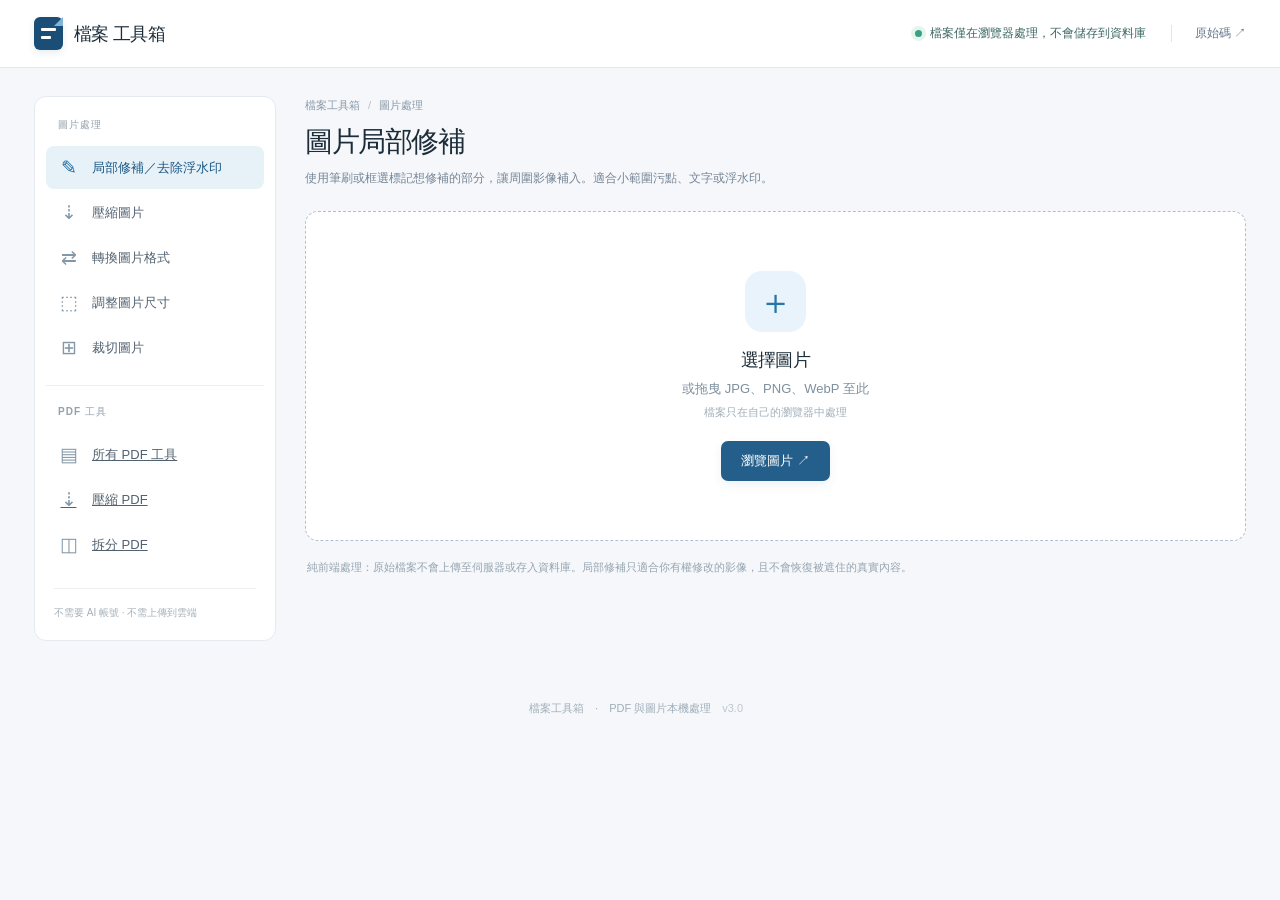
==== image-tools.html @ fd5f33f7 "Add image workspace for local retouch, compression, format and crop" ====
<!doctype html>
<html lang="zh-Hant">
<head>
<meta charset="utf-8"><meta name="viewport" content="width=device-width,initial-scale=1">
<meta name="theme-color" content="#f5f7fa">
<meta name="description" content="圖片局部修補、壓縮、格式轉換、縮放與裁切。免登入，檔案只在瀏覽器本機處理。">
<title>圖片工具｜檔案工具箱</title>
<link rel="stylesheet" href="./style.css">
<link rel="stylesheet" href="./image-tools.css">
<script defer src="./image-tools.js"></script>
</head>
<body>
<header class="header"><div class="header-inner">
<a class="brand" href="./" aria-label="檔案工具箱首頁"><span class="brand-mark"><span class="doc-fold"></span><span class="doc-line"></span><span class="doc-line narrow"></span></span><span>檔案 <b>工具箱</b></span></a>
<div class="header-right"><span class="local-indicator"><span class="local-light"></span>檔案僅在瀏覽器處理，不會儲存到資料庫</span><a class="github-link" href="https://github.com/tougapui/pdf-toolbox" target="_blank" rel="noopener noreferrer">原始碼 ↗</a></div>
</div></header>
<div class="app-layout">
<aside class="sidebar" aria-label="工具選單">
<div class="mobile-tools-heading">選擇工具</div>
<nav id="imageNavigation">
<div class="nav-group"><div class="nav-group-title">圖片處理</div>
<button class="nav-item active" type="button" data-image-tool="repair" aria-pressed="true"><span class="nav-icon">✎</span><span>局部修補／去除浮水印</span></button>
<button class="nav-item" type="button" data-image-tool="compress" aria-pressed="false"><span class="nav-icon">⇣</span><span>壓縮圖片</span></button>
<button class="nav-item" type="button" data-image-tool="convert" aria-pressed="false"><span class="nav-icon">⇄</span><span>轉換圖片格式</span></button>
<button class="nav-item" type="button" data-image-tool="resize" aria-pressed="false"><span class="nav-icon">⬚</span><span>調整圖片尺寸</span></button>
<button class="nav-item" type="button" data-image-tool="crop" aria-pressed="false"><span class="nav-icon">⊞</span><span>裁切圖片</span></button>
</div>
<div class="nav-group"><div class="nav-group-title">PDF 工具</div>
<a class="nav-item nav-anchor" href="./"><span class="nav-icon">▤</span><span>所有 PDF 工具</span></a>
<a class="nav-item nav-anchor" href="./?tool=compress"><span class="nav-icon">⇣</span><span>壓縮 PDF</span></a>
<a class="nav-item nav-anchor" href="./?tool=split"><span class="nav-icon">◫</span><span>拆分 PDF</span></a>
</div>
</nav>
<div class="sidebar-bottom">不需要 AI 帳號 · 不需上傳到雲端</div>
</aside>
<main class="main-content">
<div class="main-heading"><div class="heading-copy"><div class="breadcrumb">檔案工具箱 <span>/</span> 圖片處理</div><h1 id="imageToolTitle">圖片局部修補</h1><p id="imageToolDescription">使用筆刷或框選標記想修補的部分，讓周圍影像補入。適合小範圍污點、文字或浮水印。</p></div>
<button id="resetImage" type="button" class="reset-button" hidden>↶ 重新選圖</button></div>

<section id="imageUpload" class="upload-zone" role="button" tabindex="0" aria-label="上傳圖片">
<input type="file" id="imageInput" accept="image/jpeg,image/png,image/webp,.jpg,.jpeg,.png,.webp" hidden>
<span class="upload-icon" aria-hidden="true">＋</span><strong>選擇圖片</strong><span class="upload-subtitle">或拖曳 JPG、PNG、WebP 至此</span>
<span class="upload-help">檔案只在自己的瀏覽器中處理</span>
<button id="imageBrowse" type="button" class="browse-button">瀏覽圖片 ↗</button>
</section>

<section id="imageWorkspace" class="image-workspace" hidden>
<div class="image-workspace-bar"><div class="image-file-label"><span class="image-chip-icon">IMG</span><span id="imageFilename"></span><span id="imageDimensions" class="image-dimensions"></span></div><div class="image-workspace-buttons"><button type="button" id="newImage" class="secondary-button">更換圖片</button><button type="button" id="showOriginal" class="secondary-button" aria-pressed="false">比較原圖</button></div></div>

<div id="repairControls" class="repair-controls">
<div class="repair-control-group" role="group" aria-label="選取方式"><button class="mode-btn active" type="button" data-draw-mode="brush" aria-pressed="true">✎ 筆刷</button><button class="mode-btn" type="button" data-draw-mode="rect" aria-pressed="false">▢ 框選</button></div>
<label class="brush-label" for="brushSize">筆刷大小 <span id="brushSizeLabel">28</span></label><input id="brushSize" type="range" min="4" max="120" step="2" value="28">
<div class="repair-control-actions"><button id="undoSelection" type="button" class="subtle-button">↶ 撤銷選取</button><button id="clearSelection" type="button" class="subtle-button">清除選取</button><button id="undoEdit" type="button" class="subtle-button">回復修補前</button></div>
</div>

<div class="image-stage" id="imageStage">
  <div class="image-canvases" id="imageCanvases">
    <canvas id="imageCanvas" aria-label="圖片預覽"></canvas>
    <canvas id="selectionCanvas" aria-label="用滑鼠或觸控筆標記範圍"></canvas>
  </div>
</div>
<div id="imageTip" class="instruction image-instruction">用筆刷塗抹或框選要修補的區域，紅色半透明部分就是處理範圍。</div>
</section>

<section id="imageSettings" class="settings" hidden>
<div class="settings-header"><b id="imageSettingsTitle">輸出設定</b></div>
<div id="imageSettingsFields" class="image-settings-grid"></div>
</section>
<div id="imageFeedback" class="feedback" role="status" aria-live="polite" hidden></div>
<div id="imageActionBar" class="action-bar" hidden><div class="action-info"><strong id="imageActionSummary">準備修補</strong><span id="imageActionHint">不使用 AI，效果取決於背景複雜度</span></div><div class="image-action-buttons"><button id="imageApply" type="button" class="primary-button">套用修補 ↗</button><button id="imageDownload" type="button" class="secondary-button image-download-button">下載圖片 ↓</button></div></div>
<div class="bottom-note">純前端處理：原始檔案不會上傳至伺服器或存入資料庫。局部修補只適合你有權修改的影像，且不會恢復被遮住的真實內容。</div>
</main></div>
<footer class="footer">檔案工具箱 <span>·</span> PDF 與圖片本機處理 <span class="footer-version">v3.0</span></footer>
</body></html>
---- style.css ----
:root{font-family:Inter,"Noto Sans TC","Microsoft JhengHei",-apple-system,BlinkMacSystemFont,"Segoe UI",sans-serif;color:#1c2d39;background:#f5f7fa;font-synthesis:none;font-size:14px}*{box-sizing:border-box}body{margin:0;min-width:320px}button,input,select{font:inherit}button{cursor:pointer}button:disabled{cursor:not-allowed}a{color:inherit}[hidden]{display:none!important}:focus-visible{outline:3px solid #8ebfe5;outline-offset:2px}
.header{height:68px;border-bottom:1px solid #e3e9ef;background:white}.header-inner{height:100%;max-width:1510px;margin:auto;padding:0 34px;display:flex;justify-content:space-between;align-items:center}.brand{display:flex;align-items:center;gap:11px;text-decoration:none;font-size:18px;font-weight:750;letter-spacing:-.035em;white-space:nowrap}.brand b{font-weight:750}.brand-mark{width:29px;height:33px;background:#1a4e76;border-radius:6px;display:flex;position:relative;flex-direction:column;gap:5px;align-items:flex-start;justify-content:center;padding:6px 7px;box-shadow:0 3px 7px #1a4e761a}.doc-fold{position:absolute;right:0;top:0;border-bottom:9px solid #83b4d5;border-left:9px solid transparent}.doc-line{background:white;width:15px;height:3px;border-radius:1px}.doc-line.narrow{width:10px}.header-right{display:flex;gap:25px;align-items:center}.local-indicator{font-size:12px;color:#3c6862;display:flex;gap:8px;align-items:center}.local-light{width:7px;height:7px;background:#37a186;border-radius:100%;box-shadow:0 0 0 4px #e7f4ee}.github-link{font-size:12px;color:#657789;text-decoration:none;border-left:1px solid #e2e7eb;padding-left:23px}.github-link:hover{color:#225d8a}
.app-layout{max-width:1510px;margin:auto;padding:28px 34px 60px;display:grid;grid-template-columns:242px minmax(0,1fr);gap:29px;align-items:start}.sidebar{border:1px solid #e5eaf0;background:white;border-radius:12px;padding:15px 11px 20px;position:sticky;top:18px}.mobile-tools-heading{display:none}.nav-group+.nav-group{border-top:1px solid #ecf0f3;margin-top:16px;padding-top:13px}.nav-group-title{font-size:10px;text-transform:uppercase;letter-spacing:.1em;color:#93a0ac;font-weight:800;padding:6px 12px 12px}.nav-item{display:flex;align-items:center;gap:12px;border:0;background:transparent;width:100%;height:43px;text-align:left;border-radius:8px;color:#526170;font-weight:540;font-size:13px;padding:0 11px;margin:2px 0;white-space:nowrap}.nav-item:hover{background:#f3f6f9;color:#1c4f77}.nav-item.active{color:#1e5986;background:#e7f1f8;font-weight:740}.nav-icon{width:23px;flex:none;text-align:center;font-family:Georgia,serif;font-size:19px;font-weight:400;color:#8397a7}.nav-item.active .nav-icon{color:#1f6a9d}.sidebar-bottom{font-size:10px;color:#a4afb9;border-top:1px solid #edf0f3;margin:22px 8px 0;padding-top:17px}
.main-content{min-width:0;position:relative}.main-heading{display:flex;align-items:center;justify-content:space-between;gap:16px;margin:2px 0 22px}.breadcrumb{font-size:11px;color:#8a99a8;margin-bottom:9px}.breadcrumb span{padding:0 5px;color:#b6bfc7}.heading-copy h1{font-size:28px;margin:0 0 7px;font-weight:780;letter-spacing:-.05em;line-height:1.4}.heading-copy p{font-size:12px;color:#758596;line-height:1.7;margin:0}.reset-button{border:1px solid #d8e1e8;color:#607384;background:white;border-radius:7px;padding:10px 13px;white-space:nowrap;font-size:12px}.reset-button:hover{border-color:#99aebc;background:#f8fbfd}
.upload-zone{min-height:330px;background:white;border:1.5px dashed #afc0ce;border-radius:13px;display:flex;align-items:center;flex-direction:column;justify-content:center;padding:30px 25px;text-align:center;transition:background .2s,border-color .2s}.upload-zone:hover,.upload-zone.dragover{border-color:#3282b2;background:#f9fcff}.upload-zone[aria-disabled="true"]{opacity:.5;pointer-events:none}.upload-icon{width:61px;height:61px;border-radius:17px;background:#e9f3fb;display:grid;place-items:center;color:#2875a8;font-size:35px;font-weight:300;margin-bottom:16px;line-height:1}.upload-zone strong{font-size:18px;font-weight:740;margin-bottom:8px;letter-spacing:-.03em}.upload-subtitle{font-size:13px;color:#7f8f9e}.upload-help{font-size:11px;color:#a0afba;margin-top:7px}.browse-button{margin-top:21px;background:#245f8b;color:white;border:0;border-radius:7px;padding:11px 20px;font-size:13px;font-weight:720;box-shadow:0 4px 10px #245f8b14}.browse-button:hover{background:#194f77}
.workspace{border:1px solid #e4eaf0;background:white;border-radius:12px;overflow:hidden}.files-head{display:flex;justify-content:space-between;gap:12px;align-items:center;padding:17px 20px 10px}.files-heading{display:flex;align-items:center;gap:9px}.files-heading b{font-size:13px}.files-summary,.pages-count{color:#93a3b0;font-size:11px}.files-head-actions{display:flex;gap:8px;align-items:center}.secondary-button{background:white;border:1px solid #bdd0df;color:#246492;border-radius:7px;padding:8px 11px;font-weight:700;font-size:11px}.secondary-button:hover{background:#f1f7fb}.subtle-button{border:0;background:none;font-size:11px;color:#8f9daa;padding:8px}.subtle-button:hover{color:#aa4444}.file-chips{display:flex;gap:8px;overflow:auto;padding:4px 20px 19px;scrollbar-width:thin}.file-chip{flex:0 0 auto;display:flex;align-items:center;gap:7px;background:#f4f7fa;border:1px solid #e3eaf1;border-radius:7px;min-height:34px;max-width:290px;padding:4px 7px 4px 11px;font-size:11px;color:#526677}.file-chip-name{white-space:nowrap;overflow:hidden;text-overflow:ellipsis;max-width:190px}.file-chip small{color:#97a5b2;white-space:nowrap}.chip-remove{background:transparent;border:0;font-size:16px;width:22px;height:22px;color:#93a2ae;border-radius:4px;line-height:18px}.chip-remove:hover{color:#9f3d3d;background:#e9eef3}
.page-toolbar{border-top:1px solid #e8edf2;border-bottom:1px solid #e8edf2;background:#fbfcfd;padding:14px 20px;display:flex;justify-content:space-between;align-items:center;gap:12px;flex-wrap:wrap}.page-toolbar-left,.page-toolbar-right{display:flex;align-items:center;gap:12px}.page-toolbar-left b{font-size:13px}.page-toolbar-right{gap:6px}.mini-button{font-size:11px;color:#285e87;background:white;border:1px solid #d9e4ed;border-radius:6px;padding:7px 10px}.mini-button:hover{border-color:#8db3cf;background:#eff7fd}.toolbar-divider{height:23px;width:1px;background:#dfe6ec;margin:0 5px}.small-label{font-size:11px;color:#8393a1}.page-toolbar select{background:white;border:1px solid #d9e4ed;border-radius:6px;color:#425c70;font-size:11px;padding:6px;min-width:57px}.instruction{padding:15px 20px 0;color:#8d9eaa;font-size:11px}.page-grid{display:grid;grid-template-columns:repeat(auto-fill,minmax(146px,1fr));gap:15px;padding:19px 20px 24px;max-height:min(65vh,700px);min-height:170px;overflow:auto;align-content:start}.page-grid.size-small{grid-template-columns:repeat(auto-fill,minmax(114px,1fr));gap:12px}.page-grid.size-large{grid-template-columns:repeat(auto-fill,minmax(198px,1fr))}.page-card{background:white;border:1px solid #dce5eb;border-radius:9px;overflow:hidden;position:relative;min-width:0;transition:box-shadow .14s,border-color .14s,transform .14s;user-select:none}.page-card:hover{box-shadow:0 4px 16px #263b4c1a;transform:translateY(-1px)}.page-card.selected{border-color:#367ba9;box-shadow:inset 0 0 0 1px #367ba9}.page-card.dragover{border:2px dashed #2377af;background:#edf7fe}.page-card.dragging{opacity:.35}.page-card .page-preview{height:185px;background:#e9eef3;display:flex;align-items:center;justify-content:center;position:relative;cursor:pointer;padding:11px;overflow:hidden}.size-small .page-preview{height:145px}.size-large .page-preview{height:251px}.page-preview img{max-width:100%;max-height:100%;object-fit:contain;background:white;box-shadow:0 2px 9px #00000014}.page-placeholder{font-size:11px;color:#9aaab6}.selection-check{position:absolute;z-index:2;top:9px;left:9px;width:22px;height:22px;display:grid;place-items:center;border:1px solid #b3c2cd;border-radius:6px;background:white;color:transparent;box-shadow:0 1px 3px #00000017;font-size:14px;font-weight:800;pointer-events:none}.page-card.selected .selection-check{border-color:#1c6c9d;background:#2378a8;color:white}.page-card .page-meta{display:flex;justify-content:space-between;align-items:center;gap:5px;padding:10px 10px 8px;font-size:11px;font-weight:700;color:#4e6578}.page-source{font-size:10px;color:#a4b0bb;overflow:hidden;text-overflow:ellipsis;white-space:nowrap;font-weight:400}.page-card-actions{display:flex;gap:3px;border-top:1px solid #e8eef2;padding:5px 6px 7px;align-items:center;justify-content:center}.page-icon-button{border:0;background:transparent;color:#607f94;font-size:15px;border-radius:5px;width:30px;height:27px;display:grid;place-items:center}.page-icon-button:hover{background:#edf4fa;color:#165985}.page-icon-button.delete:hover{background:#ffeded;color:#ad4747}.page-icon-button:disabled{opacity:.3}.empty-pages{text-align:center;padding:70px 20px;color:#92a3af}
.settings{margin-top:17px;border:1px solid #e2e8ef;background:white;border-radius:12px;padding:20px}.settings-header{display:flex;align-items:center;gap:10px;margin-bottom:15px}.settings-header b{font-size:13px}.settings-header span{font-size:11px;color:#94a1ac}.settings-grid{display:flex;align-items:flex-end;gap:16px;flex-wrap:wrap}.setting{display:flex;flex-direction:column;gap:8px;min-width:150px;max-width:360px;flex:0 1 auto}.setting.wide{min-width:240px;flex:1}.setting>label{font-size:11px;color:#657989;font-weight:700}.setting select,.setting input[type=text],.setting input[type=number]{height:38px;border:1px solid #d7e1e9;border-radius:7px;padding:0 11px;font-size:12px;background:#fff;color:#273e50;outline:none;min-width:0}.setting select:focus,.setting input:focus{border-color:#3684bc}.segmented{display:flex;align-items:center;background:#edf2f6;padding:3px;border-radius:8px;gap:3px;max-width:max-content}.segment{border:0;background:transparent;color:#617889;padding:9px 17px;font-size:12px;min-width:70px;border-radius:6px;font-weight:600}.segment[aria-pressed=true]{background:#fff;box-shadow:0 1px 5px #18364f18;color:#205f8c;font-weight:760}.checkbox-setting{font-size:12px;color:#617889;display:flex;gap:8px;align-items:center;cursor:pointer;min-height:38px}.checkbox-setting input{accent-color:#266f9d;width:16px;height:16px}.setting-note{font-size:11px;color:#8294a3;line-height:1.75;flex:1 0 100%;margin-top:0}.setting-note.warning{color:#9f6136;background:#fff8e9;border:1px solid #f4e6cd;border-radius:7px;padding:9px 12px}
.feedback{margin:15px 0 0;background:#e9f5f0;color:#2d6e59;border:1px solid #cfe6dc;border-radius:8px;padding:11px 14px;font-size:12px;line-height:1.8;overflow-wrap:anywhere;white-space:pre-wrap}.feedback.error{background:#fff1ed;color:#a33e37;border-color:#f2d8d1}.feedback.busy{background:#eff6fb;color:#2c678a;border-color:#d5e8f4}
.action-bar{position:sticky;bottom:0;z-index:8;background:#fff;border:1px solid #dfe8ef;box-shadow:0 -6px 25px #1e41520d;border-radius:11px;margin-top:16px;padding:13px 17px;display:flex;justify-content:space-between;gap:20px;align-items:center}.action-info{display:flex;flex-direction:column;gap:4px}.action-info strong{font-size:12px}.action-info span{font-size:11px;color:#8fa1af}.primary-button{min-width:167px;background:#226795;color:#fff;border:1px solid #226795;border-radius:8px;padding:12px 17px;font-size:12px;font-weight:780;display:flex;align-items:center;justify-content:center;gap:18px;white-space:nowrap}.primary-button:hover:not(:disabled){background:#14527d}.primary-button:disabled{background:#b6c4ce;border-color:#b6c4ce}.button-arrow{font-size:16px}.bottom-note{font-size:11px;color:#96a5b1;line-height:1.8;margin:17px 2px 0}.footer{font-size:11px;color:#a0aeb9;text-align:center;padding:0 20px 23px}.footer span{margin:0 8px}.footer-version{color:#bec8cf}
@media(max-width:980px){.header-inner{padding:0 20px}.app-layout{padding:22px 20px 50px;grid-template-columns:210px minmax(0,1fr);gap:17px}.nav-item{font-size:12px;gap:8px}.page-grid{grid-template-columns:repeat(auto-fill,minmax(129px,1fr));gap:10px;padding:15px}.page-card .page-preview{height:170px}}
@media(max-width:720px){.header{height:60px}.header-inner{padding:0 15px}.brand{font-size:16px}.github-link{display:none}.local-indicator{font-size:10px;max-width:165px;line-height:1.3}.app-layout{display:flex;flex-direction:column;padding:12px 12px 40px;gap:15px}.sidebar{width:100%;position:static;padding:10px 10px 12px;overflow:hidden}.mobile-tools-heading{display:block;font-size:11px;font-weight:730;color:#778b9b;padding:5px 4px 9px}.sidebar nav{display:flex;overflow-x:auto;gap:6px;scrollbar-width:thin}.nav-group{display:contents}.nav-group+.nav-group{margin:0;padding:0;border:0}.nav-group-title{display:none}.nav-item{flex:0 0 auto;width:auto;height:36px;padding:0 11px;font-size:11px;background:#f5f7fa;border:1px solid #edf1f4}.nav-item.active{border-color:#b4d3e6}.nav-icon{font-size:15px;width:16px}.sidebar-bottom{display:none}.main-content{width:100%}.main-heading{margin:0 3px 18px}.heading-copy h1{font-size:23px}.heading-copy p{font-size:11px}.upload-zone{min-height:300px}.page-grid{max-height:60vh}.page-toolbar{padding:12px;gap:9px}.page-toolbar-right{gap:4px}.page-toolbar-left{gap:5px}.page-toolbar-left b{font-size:12px}.mini-button{padding:7px}.page-grid{padding:12px}.files-head{padding:13px 12px 10px}.file-chips{padding:0 12px 12px}.instruction{padding:12px 12px 0}.settings{padding:14px}.setting{flex:1 1 130px;min-width:0}.action-bar{bottom:0}}
@media(max-width:400px){.local-indicator{max-width:132px}.page-grid{grid-template-columns:repeat(2,minmax(0,1fr))}.page-preview{height:155px!important}.page-source{display:none}.action-bar{padding:11px}.primary-button{min-width:137px;gap:8px}.action-info{max-width:150px}.action-info span{font-size:10px}.segment{min-width:60px;padding:9px 10px}}
@media(prefers-reduced-motion:reduce){*{transition:none!important}}
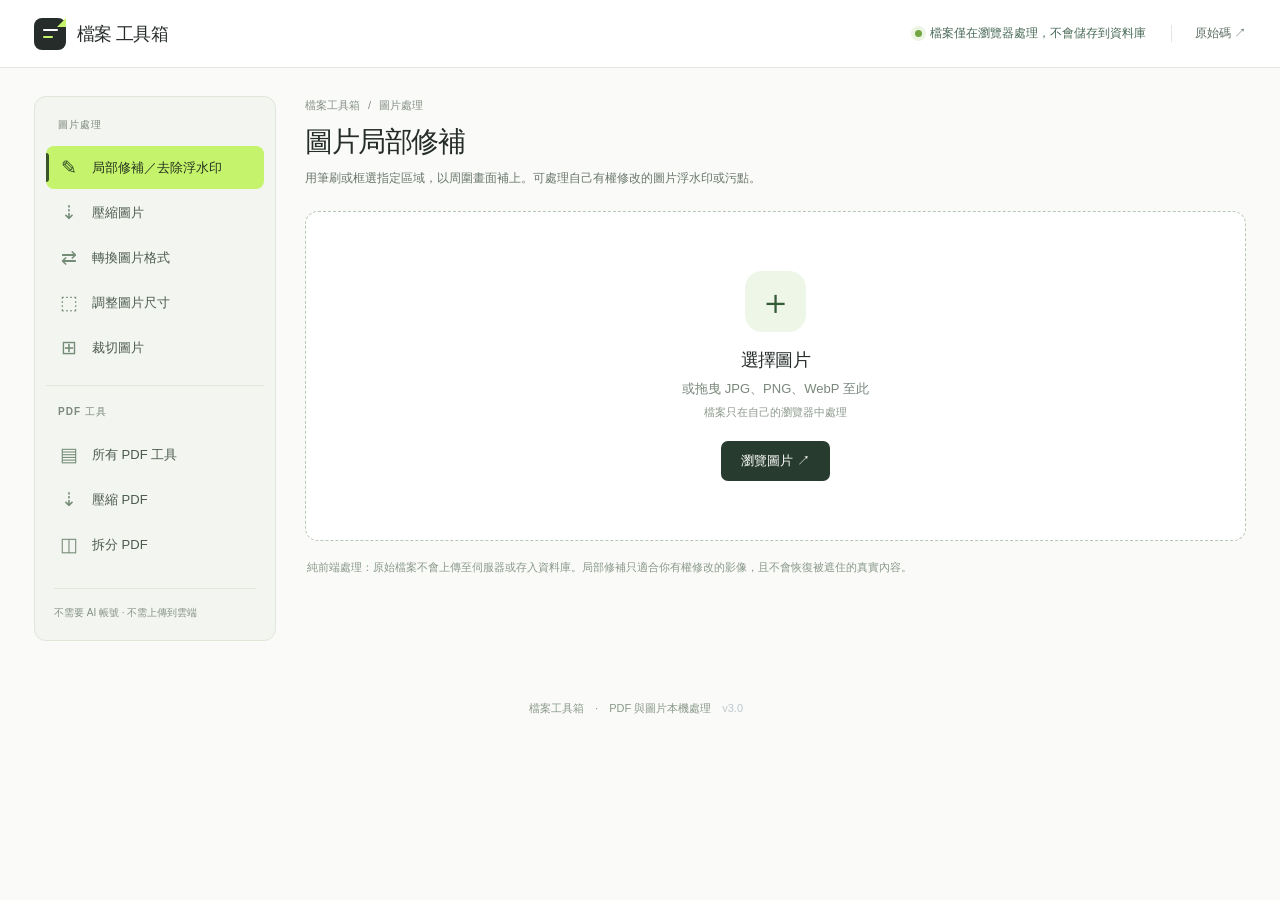
==== commit 22bae6ad: "Apply A+ theme and minimal favicon to image-tools.html" ====
--- a/image-tools.html
+++ b/image-tools.html
@@ -2,11 +2,13 @@
 <html lang="zh-Hant">
 <head>
 <meta charset="utf-8"><meta name="viewport" content="width=device-width,initial-scale=1">
-<meta name="theme-color" content="#f5f7fa">
+<meta name="theme-color" content="#FAFAF8">
 <meta name="description" content="圖片局部修補、壓縮、格式轉換、縮放與裁切。免登入，檔案只在瀏覽器本機處理。">
 <title>圖片工具｜檔案工具箱</title>
 <link rel="stylesheet" href="./style.css">
 <link rel="stylesheet" href="./image-tools.css">
+  <link rel="stylesheet" href="./theme-a-plus.css">
+  <link rel="icon" type="image/svg+xml" href="./favicon.svg">
 <script defer src="./image-tools.js"></script>
 </head>
 <body>
--- a/style.css
+++ b/style.css
@@ -11,4 +11,6 @@
 @media(max-width:980px){.header-inner{padding:0 20px}.app-layout{padding:22px 20px 50px;grid-template-columns:210px minmax(0,1fr);gap:17px}.nav-item{font-size:12px;gap:8px}.page-grid{grid-template-columns:repeat(auto-fill,minmax(129px,1fr));gap:10px;padding:15px}.page-card .page-preview{height:170px}}
 @media(max-width:720px){.header{height:60px}.header-inner{padding:0 15px}.brand{font-size:16px}.github-link{display:none}.local-indicator{font-size:10px;max-width:165px;line-height:1.3}.app-layout{display:flex;flex-direction:column;padding:12px 12px 40px;gap:15px}.sidebar{width:100%;position:static;padding:10px 10px 12px;overflow:hidden}.mobile-tools-heading{display:block;font-size:11px;font-weight:730;color:#778b9b;padding:5px 4px 9px}.sidebar nav{display:flex;overflow-x:auto;gap:6px;scrollbar-width:thin}.nav-group{display:contents}.nav-group+.nav-group{margin:0;padding:0;border:0}.nav-group-title{display:none}.nav-item{flex:0 0 auto;width:auto;height:36px;padding:0 11px;font-size:11px;background:#f5f7fa;border:1px solid #edf1f4}.nav-item.active{border-color:#b4d3e6}.nav-icon{font-size:15px;width:16px}.sidebar-bottom{display:none}.main-content{width:100%}.main-heading{margin:0 3px 18px}.heading-copy h1{font-size:23px}.heading-copy p{font-size:11px}.upload-zone{min-height:300px}.page-grid{max-height:60vh}.page-toolbar{padding:12px;gap:9px}.page-toolbar-right{gap:4px}.page-toolbar-left{gap:5px}.page-toolbar-left b{font-size:12px}.mini-button{padding:7px}.page-grid{padding:12px}.files-head{padding:13px 12px 10px}.file-chips{padding:0 12px 12px}.instruction{padding:12px 12px 0}.settings{padding:14px}.setting{flex:1 1 130px;min-width:0}.action-bar{bottom:0}}
 @media(max-width:400px){.local-indicator{max-width:132px}.page-grid{grid-template-columns:repeat(2,minmax(0,1fr))}.page-preview{height:155px!important}.page-source{display:none}.action-bar{padding:11px}.primary-button{min-width:137px;gap:8px}.action-info{max-width:150px}.action-info span{font-size:10px}.segment{min-width:60px;padding:9px 10px}}
-@media(prefers-reduced-motion:reduce){*{transition:none!important}}+@media(prefers-reduced-motion:reduce){*{transition:none!important}}
+/* 圖片工具連結沿用 PDF 工具選單外觀 */
+.nav-anchor{text-decoration:none;display:flex;align-items:center}.nav-anchor:hover{text-decoration:none;background:#f0f6fb;color:#1d5f8b}
--- a/image-tools.css
+++ b/image-tools.css
@@ -0,0 +1 @@
+.nav-anchor{text-decoration:none}.nav-anchor:hover{background:#edf4f9}.image-workspace{background:#fff;border:1px solid #e3eaf0;border-radius:12px;overflow:hidden}.image-workspace-bar{padding:14px 16px;display:flex;align-items:center;justify-content:space-between;gap:12px;flex-wrap:wrap;border-bottom:1px solid #e6edf1}.image-file-label{display:flex;align-items:center;gap:9px;min-width:0;flex:1}.image-file-label #imageFilename{min-width:0;max-width:360px;overflow:hidden;text-overflow:ellipsis;white-space:nowrap;font-weight:700;font-size:12px;color:#3b586e}.image-chip-icon{font-size:10px;font-weight:800;color:#32709a;background:#e9f2f9;border:1px solid #d4e7f2;border-radius:5px;padding:6px}.image-dimensions{color:#889eac;font-size:11px;white-space:nowrap}.image-workspace-buttons{display:flex;gap:7px}.repair-controls{display:flex;gap:12px;align-items:center;padding:12px 16px;flex-wrap:wrap;border-bottom:1px solid #e8edf1;background:#fbfdfe}.repair-control-group{display:flex;border:1px solid #dce5eb;padding:3px;border-radius:8px;background:#f0f4f7;gap:3px}.mode-btn{font-size:12px;color:#5f7586;padding:8px 11px;background:none;border:0;border-radius:6px}.mode-btn.active{background:#fff;color:#1e628e;font-weight:750;box-shadow:0 1px 4px #23476115}.brush-label{font-size:11px;color:#5e7888;white-space:nowrap}.brush-label span{font-weight:800;margin-left:5px;color:#2a688d}.repair-controls input[type=range]{width:108px;accent-color:#216995}.repair-control-actions{display:flex;flex-wrap:wrap;gap:2px;margin-left:auto}.repair-control-actions .subtle-button{border-radius:5px;padding:7px}.repair-control-actions .subtle-button:hover{background:#edf3f7}.image-stage{display:flex;align-items:center;justify-content:center;background-color:#eaf0f5;background-image:linear-gradient(45deg,#dfe7ec 25%,transparent 25%),linear-gradient(-45deg,#dfe7ec 25%,transparent 25%),linear-gradient(45deg,transparent 75%,#dfe7ec 75%),linear-gradient(-45deg,transparent 75%,#dfe7ec 75%);background-size:18px 18px;background-position:0 0,0 9px,9px -9px,-9px 0;max-height:620px;min-height:230px;padding:22px;overflow:auto}.image-canvases{position:relative;max-width:100%;flex:0 0 auto;background:white;box-shadow:0 7px 27px #1c334038;line-height:0}.image-canvases canvas{display:block;max-width:100%;height:auto}.image-canvases #selectionCanvas{position:absolute;inset:0;width:100%;height:100%;touch-action:none;cursor:crosshair}.image-instruction{border-top:1px solid #edf0f3;padding:13px 16px 15px!important;font-size:11px;line-height:1.6}.image-settings-grid{display:flex;gap:16px;align-items:end;flex-wrap:wrap}.image-settings-grid .setting{flex:0 1 auto;min-width:140px}.image-settings-grid .setting label{font-size:12px}.image-settings-grid input[type=number],.image-settings-grid input[type=text]{width:130px}.image-settings-grid input[type=range]{accent-color:#226a96;width:200px}.image-settings-grid .range-value{font-size:12px;font-weight:750;color:#235f84}.image-action-buttons{display:flex;align-items:center;gap:9px}.image-action-buttons .primary-button{min-width:132px}.image-download-button{padding:12px 15px;border-radius:8px;font-size:12px;font-weight:740;white-space:nowrap}.image-input-row{display:flex;align-items:center;gap:12px;flex-wrap:wrap}.image-input-note{font-size:11px;color:#8a99a5;line-height:1.7}.image-label-note{font-size:11px;color:#8392a1}.image-stats{display:flex;align-items:center;gap:12px;flex-wrap:wrap;font-size:12px;color:#547187}.image-stats strong{color:#28678d}.image-stats .saving{color:#1b8866}.image-setting-checkbox{font-size:12px;color:#5e7484;display:flex;gap:6px;align-items:center}.image-setting-checkbox input{accent-color:#256f9b;width:17px;height:17px}@media(max-width:800px){.repair-controls{gap:8px}.repair-control-actions{margin-left:0}.image-stage{padding:12px}.image-action-buttons{flex-direction:column;align-items:stretch}.image-action-buttons .primary-button,.image-action-buttons .secondary-button{width:100%;text-align:center;justify-content:center}}@media(max-width:570px){.image-workspace-bar{padding:10px;gap:10px}.image-file-label{width:100%}.image-workspace-buttons{width:100%;justify-content:flex-end}.repair-controls{padding:10px}.image-stage{min-height:180px}.image-settings-grid .setting{min-width:120px}.image-action-buttons{min-width:145px}.image-file-label #imageFilename{max-width:220px}.image-dimensions{font-size:10px}}
--- a/theme-a-plus.css
+++ b/theme-a-plus.css
@@ -0,0 +1,198 @@
+/* A+ 主題：紙白 × 石墨 × 鼠尾草綠 × 萊姆綠
+   只修改介面樣式，不更動 PDF／圖片處理流程。 */
+:root {
+  --surface: #FFFFFF;
+  --canvas: #FAFAF8;
+  --sidebar-bg: #F3F5F0;
+  --ink: #252C29;
+  --text-muted: #68766C;
+  --sage: #426A59;
+  --lime: #C5F36B;
+  --lime-pale: #F1F8E8;
+  --line: #E2E7DF;
+  background: var(--canvas);
+  color: var(--ink);
+  color-scheme: light;
+}
+body { background: var(--canvas); color: var(--ink); }
+button, input, select { accent-color: var(--sage); }
+button { transition: background-color .16s ease, border-color .16s ease, color .16s ease, box-shadow .16s ease; }
+a { transition: color .16s ease, background-color .16s ease; }
+:focus-visible { outline: 3px solid #A0DB44; outline-offset: 3px; }
+
+/* 主視覺不使用亮色大面積鋪底，單一圖示保留最小必要細節。 */
+.header { background: #FFFFFF; border-color: var(--line); }
+.brand { color: var(--ink); }
+.brand-mark {
+  width: 32px; height: 32px; border-radius: 8px;
+  background: #252C29; box-shadow: none; padding: 8px 9px;
+  gap: 5px;
+}
+.brand-mark .doc-fold { border-bottom-color: var(--lime); }
+.brand-mark .doc-line { background: #FFFFFF; height: 2px; }
+.brand-mark .doc-line.narrow { background: var(--lime); }
+.local-indicator { color: #496A58; }
+.local-light { background: #71A642; box-shadow: 0 0 0 4px #EDF6E5; }
+.github-link { color: #5B6D60; border-left-color: var(--line); }
+.github-link:hover { color: #274C33; }
+
+/* 左側工具列：預設中性，點選時才亮綠。 */
+.sidebar { background: var(--sidebar-bg); border-color: #DFE6DA; box-shadow: none; }
+.nav-group+.nav-group { border-top-color: #E1E7DD; }
+.nav-group-title { color: #7B887D; }
+.nav-item { position: relative; color: #4B5B4F; }
+.nav-icon { color: #748B75; }
+.nav-anchor { color: #4B5B4F; }
+.nav-item:hover, .nav-anchor:hover {
+  background: #E8F4D9; color: #2D4F31;
+}
+.nav-item.active {
+  background: var(--lime); color: #253421; font-weight: 760;
+  box-shadow: none;
+}
+.nav-item.active::before {
+  content: ""; position: absolute; left: 0; top: 7px; bottom: 7px;
+  width: 3px; border-radius: 0 3px 3px 0; background: #375328;
+}
+.nav-item.active .nav-icon { color: #2D4B27; }
+.sidebar-bottom { border-top-color: #E1E7DD; color: #859185; }
+.breadcrumb, .breadcrumb span { color: #859086; }
+.heading-copy h1 { color: #252C29; }
+.heading-copy p { color: #69776C; }
+.reset-button, .secondary-button {
+  background: #FFFFFF; color: #385A45; border: 1px solid #D7E3CF;
+}
+.reset-button:hover, .secondary-button:hover {
+  background: var(--lime-pale); border-color: #8BAE64; color: #294A32;
+}
+.subtle-button { color: #728274; }
+.subtle-button:hover { color: #315A34; background: #EAF5DE; }
+
+/* 上傳入口 */
+.upload-zone {
+  background: #FFFFFF; border: 1.5px dashed #B7C7B5;
+}
+.upload-zone:hover, .upload-zone.dragover {
+  border-color: #80AC56; background: #F6FBEF;
+}
+.upload-icon { background: #EEF7E7; color: #355B39; }
+.upload-zone strong { color: var(--ink); }
+.upload-subtitle { color: #79877B; }
+.upload-help { color: #8C988C; }
+.browse-button {
+  background: #273B2E; color: #FFFFFF; box-shadow: none;
+}
+.browse-button:hover {
+  background: var(--lime); color: #273B2E;
+}
+
+/* 頁面預覽和檔案資訊 */
+.workspace, .settings, .image-workspace {
+  background: #FFFFFF; border-color: var(--line);
+}
+.files-summary, .pages-count, .file-chip small { color: #7B8D7C; }
+.file-chip { background: #F4F6F2; border-color: #E1E7DB; color: #4E6151; }
+.chip-remove { color: #778D79; }
+.chip-remove:hover { color: #8A3737; background: #F5E9E6; }
+.page-toolbar {
+  background: #F9FAF7; border-top-color: var(--line); border-bottom-color: var(--line);
+}
+.page-toolbar-left b { color: #2B362D; }
+.mini-button, .page-toolbar select {
+  background: #FFFFFF; border-color: #D9E3D4; color: #3F6149;
+}
+.mini-button:hover {
+  background: var(--lime-pale); border-color: #92B96E;
+}
+.toolbar-divider { background: #DCE6D7; }
+.instruction { color: #788779; }
+.page-card { border-color: #DFE6DC; }
+.page-card:hover { box-shadow: 0 4px 15px #273E2820; }
+.page-card.selected {
+  background: #FBFDF8; border-color: #5B8B4F; box-shadow: inset 0 0 0 1px #5B8B4F;
+}
+.page-card.dragover { background: #F3FBEA; border-color: #7FAE47; }
+.page-card .page-preview { background: #EEF1EB; }
+.page-card .page-meta { color: #48604B; }
+.page-source { color: #8B9D8F; }
+.page-card .selection-check { color: transparent; border-color: #A8B7A5; }
+.page-card.selected .selection-check {
+  background: var(--lime); border-color: #68934D; color: #253421;
+}
+.page-icon-button { color: #66826B; }
+.page-icon-button:hover { background: #EAF5DE; color: #365E3A; }
+.empty-pages { color: #8B998D; }
+
+/* 輸出設定 */
+.settings-header b, .files-heading b { color: var(--ink); }
+.setting>label, .setting label { color: #536D58; }
+.setting select, .setting input[type=text], .setting input[type=number] {
+  border-color: #D9E3D4; color: #29382D;
+}
+.setting select:focus, .setting input:focus { border-color: #7FAD53; }
+.segmented { background: #EFF3EB; }
+.segment { color: #617563; }
+.segment[aria-pressed=true] {
+  background: var(--lime); color: #273B2D; box-shadow: none;
+}
+.checkbox-setting, .image-setting-checkbox { color: #607564; }
+.checkbox-setting input, .image-setting-checkbox input,
+.repair-controls input[type=range], .image-settings-grid input[type=range] {
+  accent-color: #6EAA3F;
+}
+.setting-note { color: #718373; }
+.setting-note.warning { color: #8B6532; background: #FFF9EC; border-color: #F1E6D1; }
+.feedback { background: #EDF7E8; color: #335D3C; border-color: #D2E8C4; }
+.feedback.busy { color: #42653F; background: #F1F7EA; border-color: #D7E6CE; }
+.feedback.error { background: #FFF2EF; border-color: #F3D7D0; color: #9A3E35; }
+
+/* 操作列 */
+.action-bar { background: #FFFFFF; border-color: #DCE6D8; box-shadow: 0 -6px 23px #293D2910; }
+.action-info strong { color: var(--ink); }
+.action-info span { color: #7D8F80; }
+.primary-button {
+  background: #273B2E; color: #FFFFFF; border-color: #273B2E;
+  box-shadow: none;
+}
+.primary-button:hover:not(:disabled) {
+  background: var(--lime); border-color: #A4CF5E; color: #263522;
+}
+.primary-button:active:not(:disabled) { background: #B5E758; }
+.primary-button:disabled {
+  background: #C7D0C5; border-color: #C7D0C5; color: #F8FAF5;
+}
+.bottom-note, .footer { color: #89998A; }
+
+/* 圖片處理：畫布維持中性深淺，工具列共用同一組選取色 */
+.image-workspace-bar { border-bottom-color: var(--line); }
+.image-file-label #imageFilename { color: #3A563F; }
+.image-chip-icon { color: #456A4C; background: #EEF5E8; border-color: #D9E8D1; }
+.image-dimensions { color: #829284; }
+.repair-controls { background: #F9FBF6; border-bottom-color: var(--line); }
+.repair-control-group { background: #EEF3E9; border-color: #D8E2D2; }
+.mode-btn { color: #536A58; }
+.mode-btn.active {
+  background: var(--lime); color: #273B2E; box-shadow: none;
+}
+.brush-label, .image-input-note, .image-label-note { color: #607664; }
+.brush-label span, .image-stats strong { color: #4C7F3A; }
+.image-stage {
+  background-color: #E7ECE5;
+  background-image:
+    linear-gradient(45deg,#DDE5DA 25%,transparent 25%),
+    linear-gradient(-45deg,#DDE5DA 25%,transparent 25%),
+    linear-gradient(45deg,transparent 75%,#DDE5DA 75%),
+    linear-gradient(-45deg,transparent 75%,#DDE5DA 75%);
+}
+.page-grid, .image-stage { scrollbar-color: #B7C6B2 transparent; }
+
+/* 動態可停用；不做大面積閃爍、光暈。 */
+@media (prefers-reduced-motion: reduce) {
+  button, a { transition: none !important; }
+}
+@media (max-width:720px) {
+  .sidebar { background: #F7F8F5; }
+  .nav-item { border-color: #E1E8DA; background: #FFFFFF; }
+  .nav-item:hover { background: #EDF7E3; }
+  .nav-item.active { background: var(--lime); border-color: #A4C96C; }
+}
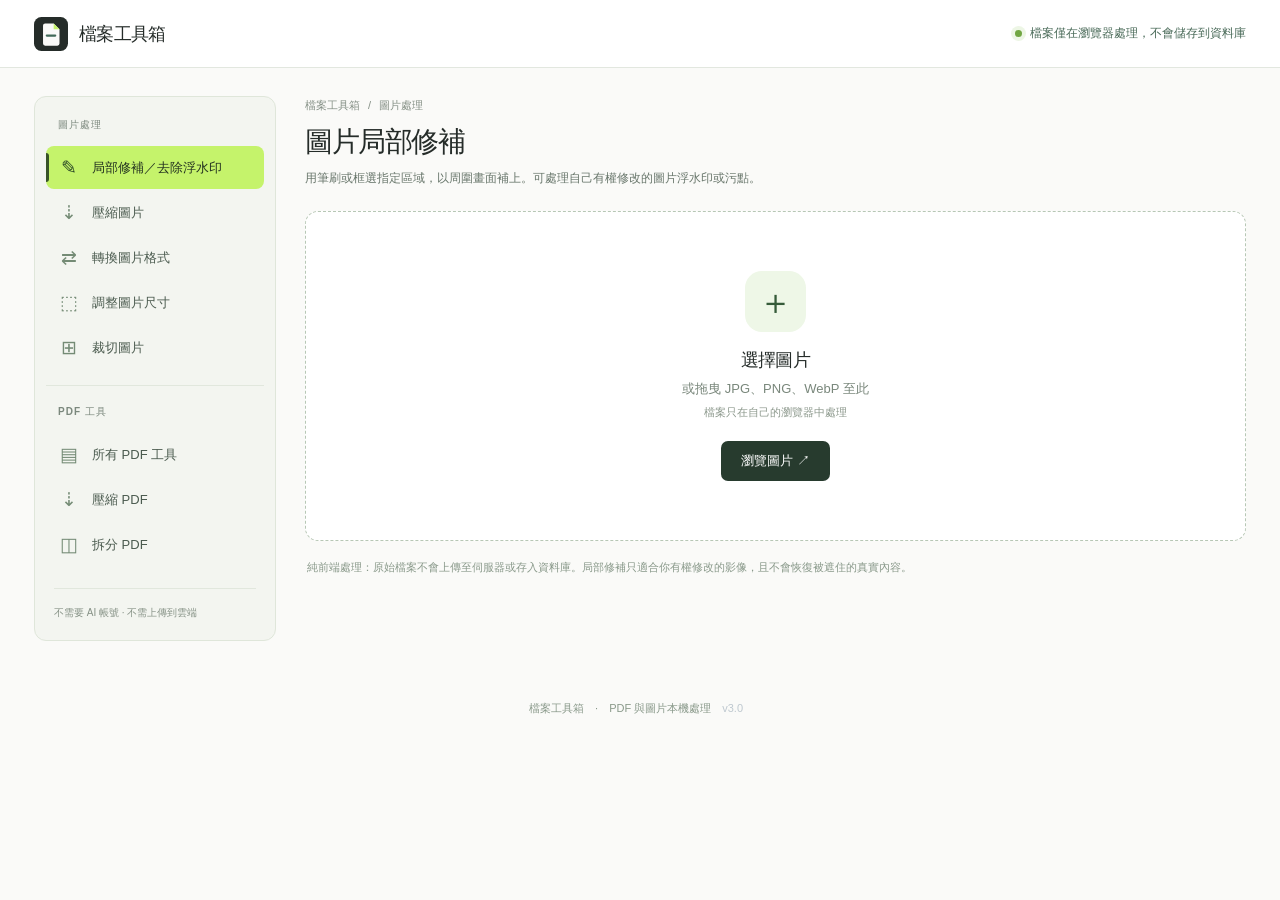
==== commit 7522b339: "Unify brand label, reuse favicon as header icon and hide source-code link" ====
--- a/image-tools.html
+++ b/image-tools.html
@@ -13,8 +13,8 @@
 </head>
 <body>
 <header class="header"><div class="header-inner">
-<a class="brand" href="./" aria-label="檔案工具箱首頁"><span class="brand-mark"><span class="doc-fold"></span><span class="doc-line"></span><span class="doc-line narrow"></span></span><span>檔案 <b>工具箱</b></span></a>
-<div class="header-right"><span class="local-indicator"><span class="local-light"></span>檔案僅在瀏覽器處理，不會儲存到資料庫</span><a class="github-link" href="https://github.com/tougapui/pdf-toolbox" target="_blank" rel="noopener noreferrer">原始碼 ↗</a></div>
+<a class="brand" href="./" aria-label="檔案工具箱首頁"><img class="brand-favicon" src="./favicon.svg" width="34" height="34" alt="" aria-hidden="true"><span>檔案工具箱</span></a>
+<div class="header-right"><span class="local-indicator"><span class="local-light"></span>檔案僅在瀏覽器處理，不會儲存到資料庫</span></div>
 </div></header>
 <div class="app-layout">
 <aside class="sidebar" aria-label="工具選單">
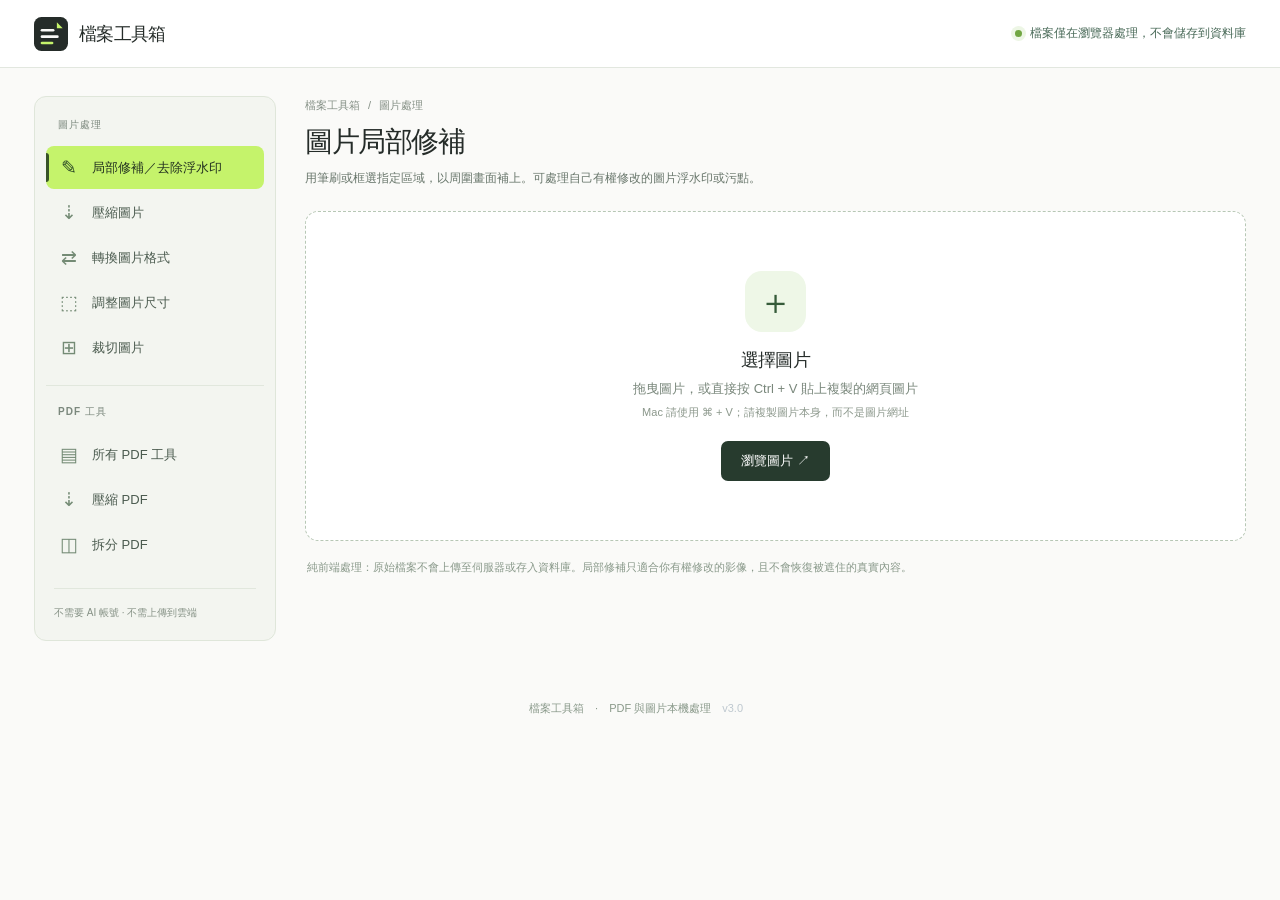
==== commit 9a364139: "Explain direct clipboard image paste on upload and editor screens" ====
--- a/image-tools.html
+++ b/image-tools.html
@@ -41,13 +41,13 @@
 
 <section id="imageUpload" class="upload-zone" role="button" tabindex="0" aria-label="上傳圖片">
 <input type="file" id="imageInput" accept="image/jpeg,image/png,image/webp,.jpg,.jpeg,.png,.webp" hidden>
-<span class="upload-icon" aria-hidden="true">＋</span><strong>選擇圖片</strong><span class="upload-subtitle">或拖曳 JPG、PNG、WebP 至此</span>
-<span class="upload-help">檔案只在自己的瀏覽器中處理</span>
+<span class="upload-icon" aria-hidden="true">＋</span><strong>選擇圖片</strong><span class="upload-subtitle">拖曳圖片，或直接按 Ctrl + V 貼上複製的網頁圖片</span>
+<span class="upload-help">Mac 請使用 ⌘ + V；請複製圖片本身，而不是圖片網址</span>
 <button id="imageBrowse" type="button" class="browse-button">瀏覽圖片 ↗</button>
 </section>
 
 <section id="imageWorkspace" class="image-workspace" hidden>
-<div class="image-workspace-bar"><div class="image-file-label"><span class="image-chip-icon">IMG</span><span id="imageFilename"></span><span id="imageDimensions" class="image-dimensions"></span></div><div class="image-workspace-buttons"><button type="button" id="newImage" class="secondary-button">更換圖片</button><button type="button" id="showOriginal" class="secondary-button" aria-pressed="false">比較原圖</button></div></div>
+<div class="image-workspace-bar"><div class="image-file-label"><span class="image-chip-icon">IMG</span><span id="imageFilename"></span><span id="imageDimensions" class="image-dimensions"></span></div><div class="image-workspace-buttons"><span class="paste-hint">Ctrl + V／⌘ + V 可貼上新圖片</span><button type="button" id="newImage" class="secondary-button">更換圖片</button><button type="button" id="showOriginal" class="secondary-button" aria-pressed="false">比較原圖</button></div></div>
 
 <div id="repairControls" class="repair-controls">
 <div class="repair-control-group" role="group" aria-label="選取方式"><button class="mode-btn active" type="button" data-draw-mode="brush" aria-pressed="true">✎ 筆刷</button><button class="mode-btn" type="button" data-draw-mode="rect" aria-pressed="false">▢ 框選</button></div>
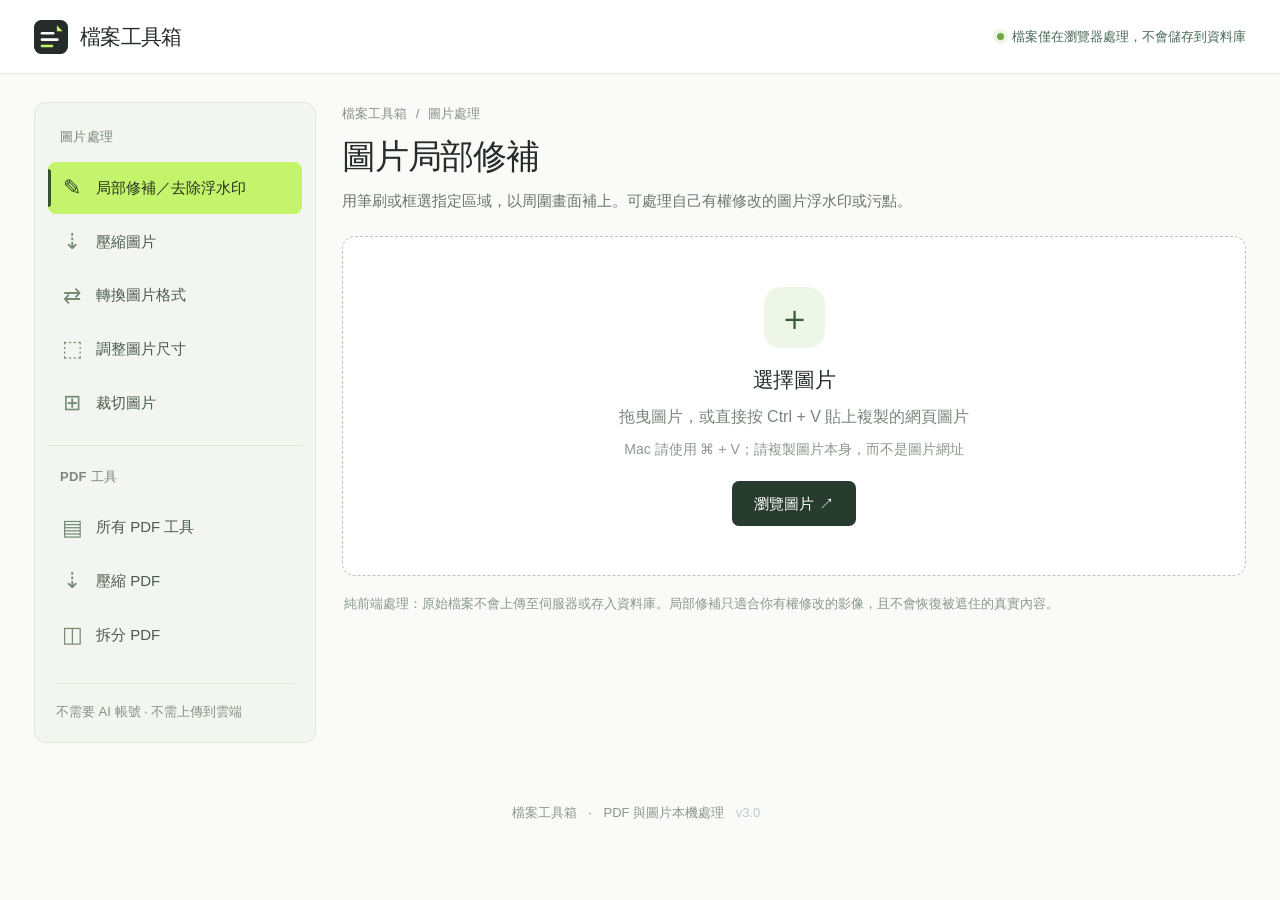
==== commit cdc3321b: "Apply new readable typography scale to image-tools.html" ====
--- a/image-tools.html
+++ b/image-tools.html
@@ -8,6 +8,7 @@
 <link rel="stylesheet" href="./style.css">
 <link rel="stylesheet" href="./image-tools.css">
   <link rel="stylesheet" href="./theme-a-plus.css">
+  <link rel="stylesheet" href="./readable-type.css">
   <link rel="icon" type="image/svg+xml" href="./favicon.svg">
 <script defer src="./image-tools.js"></script>
 </head>
--- a/readable-type.css
+++ b/readable-type.css
@@ -0,0 +1,118 @@
+/* 文字系統 v4：以系統原生無襯線字型提高閱讀性，
+   繁體中文使用 PingFang TC / Noto Sans TC / 微軟正黑體作為後備。
+   基本操作文字 15–16px，輔助說明至少 13px。 */
+:root {
+  font-family: -apple-system, BlinkMacSystemFont, "Segoe UI", "PingFang TC", "Noto Sans TC", "Microsoft JhengHei", "Helvetica Neue", Arial, sans-serif;
+  font-size: 16px;
+  line-height: 1.55;
+  -webkit-font-smoothing: antialiased;
+  text-rendering: optimizeLegibility;
+}
+body, button, select, input, textarea { font-family: inherit; }
+button { font-weight: 600; }
+.header { height: 74px; }
+.header-inner { min-height: 74px; }
+.brand { font-size: 21px; font-weight: 760; letter-spacing: -.035em; gap: 12px; }
+.brand-favicon { width: 34px; height: 34px; display: block; flex: none; }
+.local-indicator { font-size: 13px; font-weight: 580; }
+.app-layout { grid-template-columns: 282px minmax(0,1fr); gap: 26px; }
+.sidebar { padding: 16px 13px 20px; }
+.nav-group-title { font-size: 13px; letter-spacing: .02em; padding: 8px 12px 13px; font-weight: 700; }
+.nav-item { min-height: 49px; height: auto; font-size: 15px; padding: 11px 12px; gap: 12px; line-height: 1.35; white-space: normal; }
+.nav-icon { font-size: 22px; width: 24px; }
+.sidebar-bottom { font-size: 13px; line-height: 1.65; }
+.mobile-tools-heading { font-size: 14px; }
+.breadcrumb { font-size: 13px; margin-bottom: 10px; }
+.heading-copy h1 { font-size: clamp(28px, 2.7vw, 34px); letter-spacing: -.035em; line-height: 1.35; margin-bottom: 8px; }
+.heading-copy p { font-size: 15px; line-height: 1.75; max-width: 820px; }
+.reset-button { font-size: 14px; padding: 11px 14px; min-height: 42px; }
+.upload-zone { min-height: 340px; }
+.upload-zone strong { font-size: 21px; letter-spacing: -.02em; }
+.upload-subtitle { font-size: 16px; line-height: 1.65; }
+.upload-help { font-size: 14px; line-height: 1.6; }
+.browse-button { font-size: 15px; min-height: 45px; padding: 10px 22px; }
+.files-head { padding-top: 20px; padding-bottom: 13px; }
+.files-heading b { font-size: 16px; }
+.files-summary, .pages-count { font-size: 13px; }
+.secondary-button { font-size: 14px; min-height: 40px; padding: 8px 12px; }
+.subtle-button { font-size: 14px; padding: 8px; }
+.file-chip { font-size: 14px; min-height: 42px; }
+.file-chip small { font-size: 12px; }
+.page-toolbar-left b { font-size: 16px; }
+.page-toolbar { padding-top: 14px; padding-bottom: 14px; }
+.mini-button { font-size: 14px; min-height: 37px; padding: 8px 13px; }
+.small-label { font-size: 13px; }
+.page-toolbar select { font-size: 14px; min-height: 36px; }
+.instruction { font-size: 14px; line-height: 1.65; }
+.page-card .page-meta { font-size: 14px; line-height: 1.4; }
+.page-source { font-size: 12px; }
+.page-placeholder { font-size: 13px; }
+.page-icon-button { width: 36px; height: 35px; font-size: 18px; }
+.page-rotate-button {
+  width: auto; height: auto; min-height: 42px; padding: 9px 13px;
+  font-family: inherit; font-size: 14px; font-weight: 750;
+  color: #365B3A; background: #EAF6DE; border: 1px solid #BBD8A2;
+}
+.page-rotate-button:hover:not(:disabled) { background: #C5F36B; color: #273B2E; border-color: #99C45E; }
+.rotate-page-actions { padding: 9px 8px 11px; }
+.rotate-page-card .page-preview { cursor: default; }
+.settings { padding: 22px; }
+.settings-header b { font-size: 16px; }
+.settings-header span { font-size: 13px; }
+.setting>label, .setting label { font-size: 14px; line-height: 1.5; }
+.setting select, .setting input[type=text], .setting input[type=number] {
+  font-size: 15px; min-height: 44px; height: 44px; padding-inline: 12px;
+}
+.setting-note, .checkbox-setting { font-size: 14px; line-height: 1.6; }
+.segment { font-size: 15px; padding: 11px 18px; }
+.feedback { font-size: 14px; line-height: 1.7; }
+.action-info strong { font-size: 16px; }
+.action-info span { font-size: 13px; }
+.primary-button { min-height: 48px; min-width: 175px; padding: 12px 19px; font-size: 15px; }
+.bottom-note { font-size: 13px; line-height: 1.75; }
+.footer { font-size: 13px; }
+.image-file-label #imageFilename { font-size: 15px; }
+.image-chip-icon { font-size: 12px; }
+.image-dimensions { font-size: 13px; }
+.mode-btn { font-size: 14px; padding: 9px 12px; }
+.brush-label { font-size: 14px; }
+.image-instruction { font-size: 14px !important; }
+.image-settings-grid .setting label { font-size: 14px; }
+.image-input-note, .image-label-note { font-size: 13px; line-height: 1.7; }
+.image-setting-checkbox { font-size: 14px; }
+.image-action-buttons .image-download-button { font-size: 14px; }
+.paste-hint { font-size: 13px; color: #526B57; line-height: 1.5; }
+@media (max-width: 1050px) and (min-width: 721px) {
+  .app-layout { grid-template-columns: 255px minmax(0,1fr); gap: 18px; }
+  .nav-item { font-size: 14px; padding: 10px 9px; }
+}
+@media (max-width: 720px) {
+  .header, .header-inner { height: 64px; min-height: 64px; }
+  .brand { font-size: 18px; gap: 9px; }
+  .brand-favicon { width: 30px; height: 30px; }
+  .local-indicator { font-size: 11px; line-height: 1.4; max-width: 160px; }
+  .app-layout { display: flex; flex-direction: column; gap: 16px; }
+  .sidebar { padding: 10px 10px 12px; }
+  .nav-item { min-height: 44px; height: auto; font-size: 14px; line-height: 1.35; padding: 10px 13px; }
+  .nav-icon { font-size: 18px; width: 18px; }
+  .heading-copy h1 { font-size: 27px; }
+  .heading-copy p { font-size: 14px; }
+  .breadcrumb { font-size: 12px; }
+  .upload-zone strong { font-size: 19px; }
+  .upload-subtitle { font-size: 14px; }
+  .upload-help { font-size: 13px; }
+  .files-heading b,.page-toolbar-left b { font-size: 14px; }
+  .mini-button { font-size: 13px; }
+  .instruction { font-size: 13px; }
+  .page-card .page-meta { font-size: 13px; }
+  .page-rotate-button { font-size: 13px; min-height: 42px; padding: 9px; }
+  .setting select, .setting input[type=text], .setting input[type=number] { font-size: 14px; }
+  .action-info strong { font-size: 14px; }
+  .action-info span { font-size: 12px; }
+  .primary-button { font-size: 14px; min-width: 142px; }
+  .image-workspace-buttons { flex-wrap: wrap; }
+  .paste-hint { width: 100%; font-size: 12px; }
+}
+@media (prefers-reduced-motion: reduce) {
+  button, a { transition: none !important; }
+}
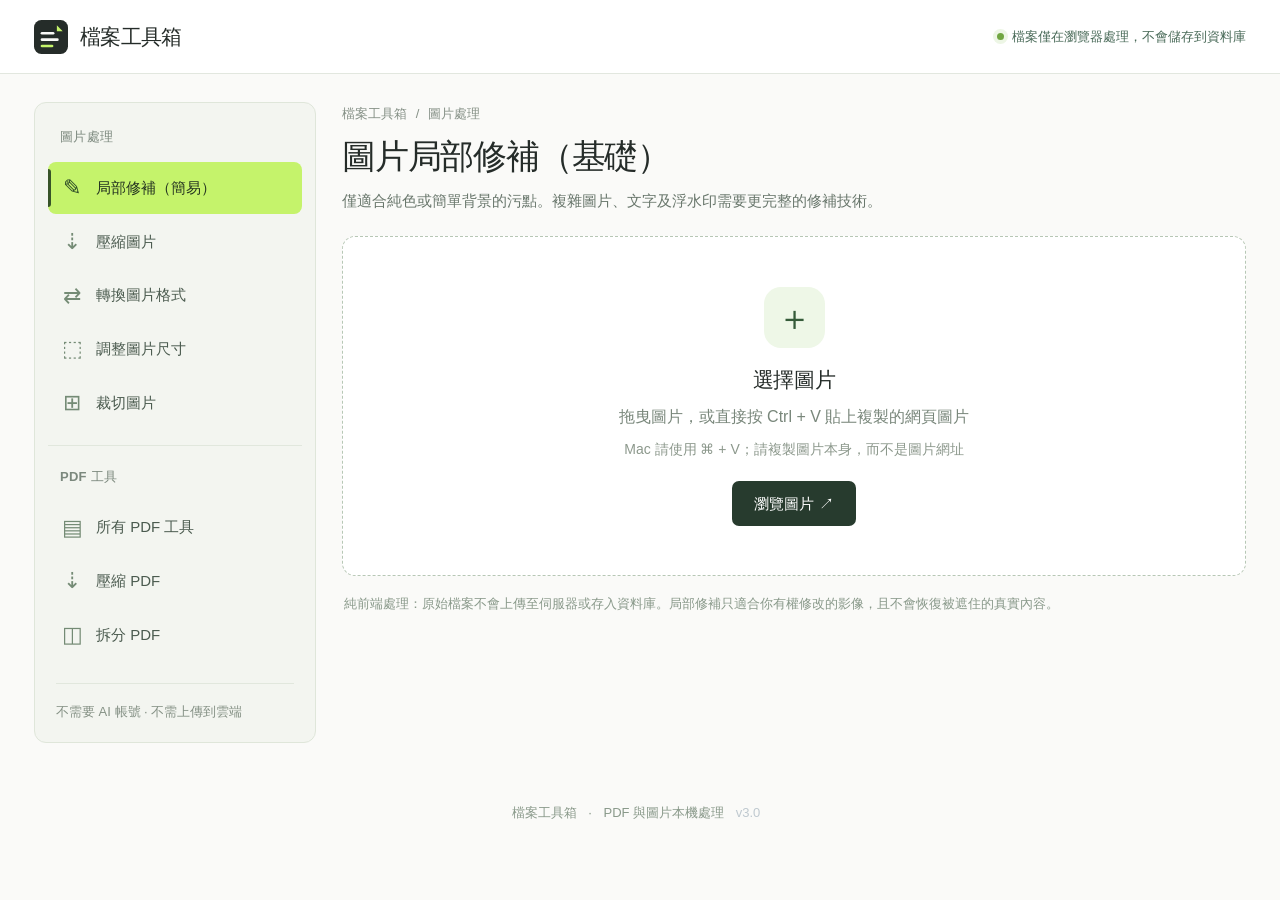
==== commit 191e9d0e: "Label photo fill as basic local repair rather than guaranteed watermark removal" ====
--- a/image-tools.html
+++ b/image-tools.html
@@ -22,7 +22,7 @@
 <div class="mobile-tools-heading">選擇工具</div>
 <nav id="imageNavigation">
 <div class="nav-group"><div class="nav-group-title">圖片處理</div>
-<button class="nav-item active" type="button" data-image-tool="repair" aria-pressed="true"><span class="nav-icon">✎</span><span>局部修補／去除浮水印</span></button>
+<button class="nav-item active" type="button" data-image-tool="repair" aria-pressed="true"><span class="nav-icon">✎</span><span>局部修補（簡易）</span></button>
 <button class="nav-item" type="button" data-image-tool="compress" aria-pressed="false"><span class="nav-icon">⇣</span><span>壓縮圖片</span></button>
 <button class="nav-item" type="button" data-image-tool="convert" aria-pressed="false"><span class="nav-icon">⇄</span><span>轉換圖片格式</span></button>
 <button class="nav-item" type="button" data-image-tool="resize" aria-pressed="false"><span class="nav-icon">⬚</span><span>調整圖片尺寸</span></button>
@@ -63,6 +63,12 @@
   </div>
 </div>
 <div id="imageTip" class="instruction image-instruction">用筆刷塗抹或框選要修補的區域，紅色半透明部分就是處理範圍。</div>
+<div id="advancedRepair" class="repair-limit" role="note">
+  <strong>複雜照片建議使用 AI 修補</strong>
+  <span>目前的免 AI 修補只能依據周圍顏色推算，無法自然還原人臉、動物、花紋或被遮住的細節。不要把補色結果當成真的去除浮水印。</span>
+  <a href="https://inpaintweb.lxfater.com/" target="_blank" rel="noopener noreferrer">開啟獨立的瀏覽器 AI 修補工具 ↗</a>
+  <small>外部服務，需自行重新選擇圖片，使用前請確認網站的隱私與授權說明。</small>
+</div>
 </section>
 
 <section id="imageSettings" class="settings" hidden>
--- a/readable-type.css
+++ b/readable-type.css
@@ -115,4 +115,20 @@
 }
 @media (prefers-reduced-motion: reduce) {
   button, a { transition: none !important; }
-}+}
+/* 旋轉工具：選取頁面後只透過工具列的單一控制操作。 */
+.rotate-selected-button {
+  display: inline-flex; align-items: center; justify-content: center; gap: 8px;
+  min-height: 40px; border-radius: 8px; padding: 8px 15px;
+  font-size: 15px; font-weight: 740;
+  border: 1px solid #A7C68C; color: #284D30; background: #EAF6DE;
+}
+.rotate-selected-button:hover:not(:disabled) { background: #C5F36B; border-color: #7DB34D; color: #253B28; }
+.rotate-selected-button:disabled { opacity: .42; cursor: not-allowed; }
+.rotate-selected-button .rotate-arrow { font-size: 22px; line-height: 1; }
+.rotate-page-card .page-preview { cursor: pointer; }
+.rotate-page-card .selection-check { visibility: visible; }
+@media(max-width: 720px) {
+ .rotate-selected-button { flex: 1 1 160px; min-height: 44px; font-size: 14px; }
+ .page-toolbar-right { flex-wrap: wrap; }
+}
